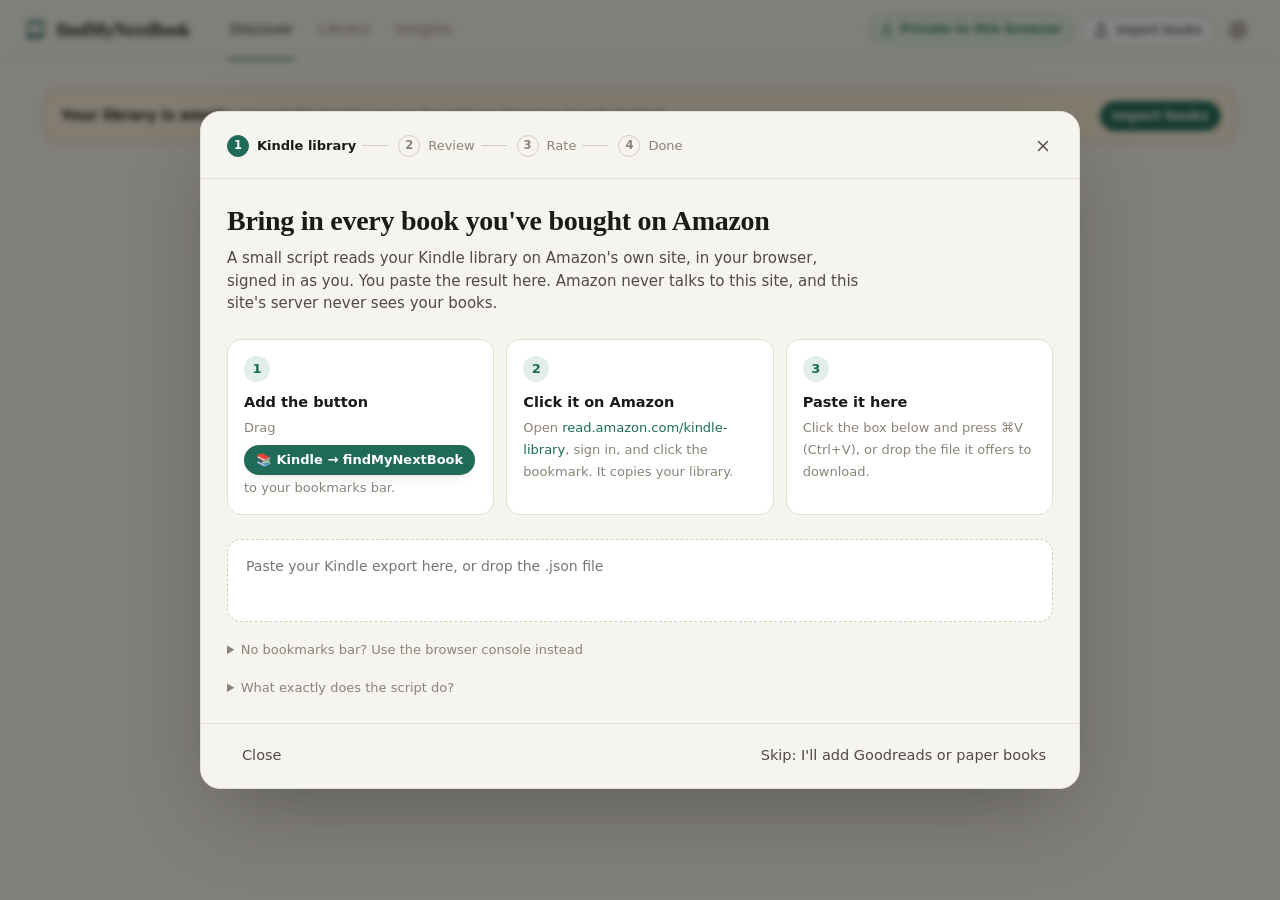
==== web/index.html @ 4e63de5d "Add browser-only edition (web/) and Kindle/Amazon import Browser edition, for public hosting: everyt" ====
<!doctype html>
<html lang="en">
<head>
<meta charset="utf-8">
<meta name="viewport" content="width=device-width, initial-scale=1">
<!--
  Privacy, enforced by your browser. This page may load its own files from this server, but it may not SEND anything
  to this server: connect-src lists only OpenRouter, Google Books and Open Library, so fetch/XHR/beacons to this host
  are refused; img-src doesn't include this host either, so no tracking pixels; form-action 'none' means no form
  submissions. Your library lives in this browser's IndexedDB. The Privacy panel in the app tests all of this live.
-->
<meta http-equiv="Content-Security-Policy" content="default-src 'none'; script-src 'self'; style-src 'self' 'unsafe-inline'; img-src data: https://m.media-amazon.com https://images-na.ssl-images-amazon.com https://books.google.com https://books.googleusercontent.com https://covers.openlibrary.org https://archive.org https://*.archive.org; connect-src https://openrouter.ai https://www.googleapis.com https://openlibrary.org; form-action 'none'; base-uri 'none'; object-src 'none'; frame-src 'none'; worker-src 'none'; manifest-src 'none'; media-src 'none'; font-src 'none'">
<meta name="referrer" content="no-referrer">
<title>findMyNextBook</title>
<meta name="description" content="Find your next book from everything you've bought on Amazon and rated on Goodreads. Private: your library never leaves your browser.">
<link rel="icon" href="data:image/svg+xml,%3Csvg xmlns='http://www.w3.org/2000/svg' viewBox='0 0 24 24' fill='none' stroke='%231f6b57' stroke-width='2' stroke-linecap='round' stroke-linejoin='round'%3E%3Cpath d='M4 19.5V5a2 2 0 0 1 2-2h13v16H6.5A2.5 2.5 0 0 0 4 21.5v-2z'/%3E%3Cpath d='M9 7h6'/%3E%3C/svg%3E">
<link rel="stylesheet" href="style.css">
</head>
<body>
<svg width="0" height="0" style="position:absolute" aria-hidden="true">
  <symbol id="i-book" viewBox="0 0 24 24" fill="none" stroke="currentColor" stroke-width="1.8" stroke-linecap="round" stroke-linejoin="round"><path d="M4 19.5V5a2 2 0 0 1 2-2h13v16H6.5A2.5 2.5 0 0 0 4 21.5v-2z"/><path d="M4 19.5A2.5 2.5 0 0 1 6.5 17H19"/><path d="M9 7h6"/></symbol>
  <symbol id="i-gear" viewBox="0 0 24 24" fill="none" stroke="currentColor" stroke-width="1.8" stroke-linecap="round" stroke-linejoin="round"><circle cx="12" cy="12" r="3"/><path d="M19.4 15a1.7 1.7 0 0 0 .3 1.8l.1.1a2 2 0 1 1-2.8 2.8l-.1-.1a1.7 1.7 0 0 0-1.8-.3 1.7 1.7 0 0 0-1 1.5V21a2 2 0 1 1-4 0v-.1a1.7 1.7 0 0 0-1.1-1.5 1.7 1.7 0 0 0-1.8.3l-.1.1a2 2 0 1 1-2.8-2.8l.1-.1a1.7 1.7 0 0 0 .3-1.8 1.7 1.7 0 0 0-1.5-1H3a2 2 0 1 1 0-4h.1a1.7 1.7 0 0 0 1.5-1.1 1.7 1.7 0 0 0-.3-1.8l-.1-.1a2 2 0 1 1 2.8-2.8l.1.1a1.7 1.7 0 0 0 1.8.3H9a1.7 1.7 0 0 0 1-1.5V3a2 2 0 1 1 4 0v.1a1.7 1.7 0 0 0 1 1.5 1.7 1.7 0 0 0 1.8-.3l.1-.1a2 2 0 1 1 2.8 2.8l-.1.1a1.7 1.7 0 0 0-.3 1.8V9a1.7 1.7 0 0 0 1.5 1H21a2 2 0 1 1 0 4h-.1a1.7 1.7 0 0 0-1.5 1z"/></symbol>
  <symbol id="i-search" viewBox="0 0 24 24" fill="none" stroke="currentColor" stroke-width="2" stroke-linecap="round"><circle cx="11" cy="11" r="7"/><path d="m20 20-3.5-3.5"/></symbol>
  <symbol id="i-grid" viewBox="0 0 24 24" fill="none" stroke="currentColor" stroke-width="2"><rect x="4" y="4" width="6.5" height="6.5" rx="1"/><rect x="13.5" y="4" width="6.5" height="6.5" rx="1"/><rect x="4" y="13.5" width="6.5" height="6.5" rx="1"/><rect x="13.5" y="13.5" width="6.5" height="6.5" rx="1"/></symbol>
  <symbol id="i-list" viewBox="0 0 24 24" fill="none" stroke="currentColor" stroke-width="2" stroke-linecap="round"><path d="M8 6h12M8 12h12M8 18h12M4 6h.01M4 12h.01M4 18h.01"/></symbol>
  <symbol id="i-x" viewBox="0 0 24 24" fill="none" stroke="currentColor" stroke-width="2" stroke-linecap="round"><path d="M6 6l12 12M18 6 6 18"/></symbol>
  <symbol id="i-upload" viewBox="0 0 24 24" fill="none" stroke="currentColor" stroke-width="1.8" stroke-linecap="round" stroke-linejoin="round"><path d="M12 15V4m0 0-4 4m4-4 4 4M5 15v3a2 2 0 0 0 2 2h10a2 2 0 0 0 2-2v-3"/></symbol>
  <symbol id="i-lock" viewBox="0 0 24 24" fill="none" stroke="currentColor" stroke-width="2" stroke-linecap="round" stroke-linejoin="round"><rect x="5" y="11" width="14" height="10" rx="2"/><path d="M8 11V7a4 4 0 0 1 8 0v4"/></symbol>
</svg>

<header class="topbar">
  <a class="brand" href="#discover"><svg><use href="#i-book"/></svg><span>findMyNextBook</span></a>
  <nav class="tabs">
    <button data-view="discover">Discover</button>
    <button data-view="library">Library</button>
    <button data-view="insights">Insights</button>
  </nav>
  <div class="topbar-right">
    <span id="bg-pill" class="bg-pill" hidden></span>
    <button id="open-privacy" class="priv-pill" title="Where your data lives, and proof"><svg><use href="#i-lock"/></svg><span>Private to this browser</span></button>
    <button id="open-import" class="btn sm"><svg><use href="#i-upload"/></svg>Import books</button>
    <button id="open-settings" class="icon-btn" aria-label="Settings" title="Settings"><svg><use href="#i-gear"/></svg></button>
  </div>
</header>

<main>
<!-- ===================== DISCOVER ===================== -->
<section id="view-discover" class="view">
  <div id="banner" class="banner" hidden></div>
  <div class="hero">
    <h1>What should you read next?</h1>
    <p class="sub" id="hero-sub">&nbsp;</p>
    <form id="ask" class="ask" autocomplete="off">
      <input id="mood" placeholder="Anything you're in the mood for? (optional)" aria-label="What you're in the mood for">
      <button id="go" class="btn primary lg" type="submit">Find my next book</button>
    </form>
    <div class="chips" id="mood-chips">
      <button type="button" class="chip">Something short</button>
      <button type="button" class="chip">A standalone, not a series</button>
      <button type="button" class="chip">More like my recent 5★ reads</button>
      <button type="button" class="chip">Outside my comfort zone</button>
      <button type="button" class="chip">An overlooked gem</button>
    </div>
    <details class="options" id="options">
      <summary>Options</summary>
      <div class="options-body">
        <p class="opt-label">Model</p>
        <div id="model-grid" class="model-grid"><span class="muted small">Loading models from OpenRouter…</span></div>
        <div class="opt-row">
          <label class="grow">Other OpenRouter model <input id="rec-model" list="model-list" placeholder="any slug, e.g. google/gemini-3-pro" spellcheck="false"></label>
          <datalist id="model-list"></datalist>
        </div>
        <div class="opt-row">
          <label title="How long the model reasons before answering. Higher is slower and costs more.">Effort
            <select id="rec-effort"><option value="">model default</option><option>low</option><option>medium</option><option>high</option><option>xhigh</option></select></label>
          <label>Picks <input id="rec-n" type="number" min="3" max="25" value="10"></label>
          <button id="rec-prompt" class="btn sm ghost" type="button">View what gets sent</button>
        </div>
      </div>
    </details>
  </div>
  <div id="progress" class="progress" hidden></div>
  <div id="results" hidden>
    <div class="results-head">
      <div><h2>Your next books</h2><div class="meta" id="results-meta"></div></div>
      <label class="small muted">Earlier picks&nbsp; <select id="run-select"></select></label>
    </div>
    <div id="model-tabs" class="model-tabs" hidden></div>
    <blockquote id="taste" class="taste" hidden></blockquote>
    <div id="recs" class="recs"></div>
    <p id="dropped" class="dropped"></p>
  </div>
</section>

<!-- ===================== LIBRARY ===================== -->
<section id="view-library" class="view" hidden>
  <div class="lib-head">
    <h1>Library<span id="lib-count" class="count"></span></h1>
    <button id="add-book" class="btn">+ Add a book</button>
  </div>
  <div class="toolbar">
    <div class="search"><svg><use href="#i-search"/></svg><input id="q" type="search" placeholder="Search title, author or blurb"></div>
    <div class="chips" id="shelf-chips"></div>
    <div class="toolbar-right">
      <select id="f-rating" aria-label="Rating">
        <option value="">Any rating</option><option value="5">★★★★★</option><option value="4">★★★★</option>
        <option value="3">★★★</option><option value="2">★★</option><option value="1">★</option>
      </select>
      <select id="f-sort" aria-label="Sort">
        <option value="date_read:desc">Recently read</option>
        <option value="date_added:desc">Recently added</option>
        <option value="my_rating:desc">My rating</option>
        <option value="title:asc">Title A–Z</option>
        <option value="author:asc">Author A–Z</option>
        <option value="original_year:desc">Newest published</option>
        <option value="original_year:asc">Oldest published</option>
        <option value="pages:desc">Longest</option>
      </select>
      <div class="seg" role="group" aria-label="Layout">
        <button data-layout="grid" class="active" title="Grid"><svg><use href="#i-grid"/></svg></button>
        <button data-layout="list" title="List"><svg><use href="#i-list"/></svg></button>
      </div>
    </div>
  </div>
  <div id="books" class="grid"></div>
</section>

<!-- ===================== INSIGHTS ===================== -->
<section id="view-insights" class="view" hidden>
  <div id="stat-tiles" class="tiles"></div>
  <div class="charts">
    <figure class="panel"><figcaption>Books read per year</figcaption><div id="chart-year"></div></figure>
    <figure class="panel"><figcaption>How you rate</figcaption><div id="chart-rating"></div></figure>
    <figure class="panel"><figcaption>Most-read authors · average rating</figcaption><div id="chart-authors"></div></figure>
    <figure class="panel"><figcaption>Genres · average rating</figcaption><div id="chart-cats"></div></figure>
  </div>
</section>
<footer class="page-foot"><svg><use href="#i-lock"/></svg>Your library is stored only in this browser. This site's server never receives it. <a href="#" data-privacy>See the proof</a></footer>
</main>

<!-- ===================== IMPORT WIZARD ===================== -->
<div id="wizard" class="overlay" hidden>
  <div class="sheet wz" role="dialog" aria-modal="true" aria-label="Import your books">
    <header class="sheet-head">
      <ol class="steps" id="wz-steps">
        <li data-step="kindle"><span class="dot">1</span><span class="lbl">Kindle library</span></li>
        <li data-step="review"><span class="dot">2</span><span class="lbl">Review</span></li>
        <li data-step="rate"><span class="dot">3</span><span class="lbl">Rate</span></li>
        <li data-step="done"><span class="dot">4</span><span class="lbl">Done</span></li>
      </ol>
      <button class="icon-btn" data-close aria-label="Close"><svg><use href="#i-x"/></svg></button>
    </header>
    <div class="sheet-body">
      <!-- step 1 -->
      <section data-panel="kindle">
        <h2 class="title">Bring in every book you've bought on Amazon</h2>
        <p class="lead">A small script reads your Kindle library on Amazon's own site, in your browser, signed in as you. You paste the result here. Amazon never talks to this site, and this site's server never sees your books.</p>
        <ol class="how">
          <li><b>Add the button</b><span>Drag <a class="bookmarklet" id="bookmarklet" href="#">📚 Kindle → findMyNextBook</a> to your bookmarks bar.</span></li>
          <li><b>Click it on Amazon</b><span>Open <a href="https://read.amazon.com/kindle-library" target="_blank" rel="noopener">read.amazon.com/kindle-library</a>, sign in, and click the bookmark. It copies your library.</span></li>
          <li><b>Paste it here</b><span>Click the box below and press ⌘V (Ctrl+V), or drop the file it offers to download.</span></li>
        </ol>
        <label class="paste-zone" id="paste-zone">
          <textarea id="wz-paste" placeholder="Paste your Kindle export here, or drop the .json file"></textarea>
        </label>
        <div id="wz-kindle-status"></div>
        <details class="alt">
          <summary>No bookmarks bar? Use the browser console instead</summary>
          <div class="alt-body">
            On read.amazon.com/kindle-library, open the developer console (⌥⌘J in Chrome, ⌥⌘C in Safari), paste this and press Enter. Chrome may ask you to type “allow pasting” first.
            <div class="code"><pre id="wz-script"></pre><button class="btn sm" id="wz-copy" type="button">Copy</button></div>
          </div>
        </details>
        <details class="alt">
          <summary>What exactly does the script do?</summary>
          <div class="alt-body">It runs on Amazon's page and makes two kinds of request, both to Amazon itself: the list of your Kindle books (on read.amazon.com) or the dates Kindle saw you finish them (on amazon.com). It puts the result on your clipboard and offers it as a download. It sends nothing anywhere else. The full source is the code under “browser console” above.</div>
        </details>
      </section>
      <!-- step 2 -->
      <section data-panel="review" hidden>
        <h2 class="title" id="wz-review-title"></h2>
        <p class="lead" id="wz-review-lead"></p>
        <div class="stat-row" id="wz-review-stats"></div>
        <div id="wz-new-wrap" class="wz-section">
          <h3>New to your library</h3>
          <div class="cover-wall" id="wz-new-covers"></div>
        </div>
        <div class="wz-section" id="wz-choices-wrap">
          <h3>Choices</h3>
          <div class="choice-list" id="wz-choices"></div>
        </div>
        <div class="wz-section">
          <h3>Add more (optional)</h3>
          <div class="extra-grid three">
            <div class="drop" id="drop-finished" tabindex="0">
              <b>When you finished each book</b>
              <span class="d">Click the same bookmark on any <a href="https://www.amazon.com/kindle/reading/insights" target="_blank" rel="noopener">amazon.com</a> page, then paste here.</span>
              <textarea class="mini-paste" data-kind="finished" placeholder="Paste here"></textarea>
              <span class="res"></span>
            </div>
            <label class="drop" id="drop-goodreads">
              <b>Goodreads export</b>
              <span class="d">Your ratings and read dates, the strongest taste signal. Goodreads → My Books → Import and export.</span>
              <input type="file" accept=".csv" hidden data-kind="goodreads">
              <span class="res"></span>
            </label>
            <label class="drop" id="drop-orders">
              <b>Paper books from Amazon</b>
              <span class="d">Amazon → Account → Request Your Data → “Your Orders”. Drop the zip or its order CSV here.</span>
              <input type="file" accept=".zip,.csv" hidden data-kind="orders">
              <span class="res"></span>
            </label>
          </div>
          <p class="muted small" style="margin:10px 0 0">Files are opened right here in your browser. They're never uploaded.</p>
        </div>
      </section>
      <!-- step 3 -->
      <section data-panel="rate" hidden>
        <h2 class="title">Rate what you've read</h2>
        <p class="lead" id="wz-rate-lead"></p>
        <div class="rate-grid" id="wz-rate"></div>
        <div class="center" style="margin-top:22px"><button class="btn" id="wz-more" type="button" hidden>Show more</button></div>
      </section>
      <!-- step 4 -->
      <section data-panel="done" hidden class="center">
        <div class="done-mark">✓</div>
        <h2 class="title">Your library is ready</h2>
        <p class="lead" style="margin:10px auto 0" id="wz-done-lead"></p>
        <div class="stat-row" id="wz-done-stats"></div>
        <div id="wz-connect" class="connect-box" hidden></div>
      </section>
    </div>
    <footer class="sheet-foot" id="wz-foot"></footer>
  </div>
</div>

<!-- ===================== PRIVACY ===================== -->
<div id="privacy" class="overlay" hidden>
  <div class="sheet" role="dialog" aria-modal="true" aria-label="Privacy">
    <header class="sheet-head"><h2>Your data stays in this browser</h2><button class="icon-btn" data-close aria-label="Close"><svg><use href="#i-x"/></svg></button></header>
    <div class="sheet-body" id="privacy-body"></div>
  </div>
</div>

<!-- ===================== SETTINGS ===================== -->
<div id="settings" class="overlay" hidden>
  <div class="sheet narrow" role="dialog" aria-modal="true" aria-label="Settings">
    <header class="sheet-head"><h2>Settings</h2><button class="icon-btn" data-close aria-label="Close"><svg><use href="#i-x"/></svg></button></header>
    <div class="sheet-body" id="settings-body"></div>
  </div>
</div>

<!-- ===================== ADD A BOOK ===================== -->
<div id="adder" class="overlay" hidden>
  <div class="sheet narrow" role="dialog" aria-modal="true" aria-label="Add a book">
    <header class="sheet-head"><h2>Add a book</h2><button class="icon-btn" data-close aria-label="Close"><svg><use href="#i-x"/></svg></button></header>
    <div class="sheet-body">
      <form id="g-form" class="ask" style="box-shadow:none">
        <input id="g-q" placeholder="Title, author, or isbn:9780…" aria-label="Search Google Books">
        <button class="btn primary" type="submit">Search</button>
      </form>
      <div id="g-results" style="margin-top:12px"></div>
    </div>
  </div>
</div>

<!-- ===================== PROMPT ===================== -->
<div id="modal" class="overlay" hidden>
  <div class="sheet" role="dialog" aria-modal="true" aria-label="Prompt">
    <header class="sheet-head"><h2 id="modal-title">Prompt</h2><button class="icon-btn" data-close aria-label="Close"><svg><use href="#i-x"/></svg></button></header>
    <div class="sheet-body"><p class="muted small" id="modal-note" style="margin-top:0"></p><pre id="modal-pre"></pre></div>
  </div>
</div>

<!-- ===================== BOOK DRAWER ===================== -->
<div id="backdrop" hidden></div>
<aside id="drawer" hidden>
  <button id="drawer-close" class="icon-btn close" aria-label="Close"><svg><use href="#i-x"/></svg></button>
  <div id="drawer-body"></div>
</aside>

<div id="tip" class="tip" hidden></div>
<div id="toast" hidden></div>
<noscript><p style="padding:40px;text-align:center">findMyNextBook runs entirely in your browser, so it needs JavaScript.</p></noscript>
<script type="module" src="js/app.js"></script>
</body>
</html>
---- web/style.css ----
/* findMyNextBook — light/dark tokens, then components. No build step. */
:root {
  color-scheme: light dark;
  --bg: #f6f4ef;
  --surface: #ffffff;
  --surface-2: #f1eee7;
  --sunken: #ebe7de;
  --line: #e4dfd5;
  --line-2: #d4cdbf;
  --ink: #1c1a16;
  --ink-2: #4f4a42;
  --muted: #8a8377;
  --accent: #1f6b57;
  --accent-ink: #ffffff;
  --accent-soft: #e2efe9;
  --star: #e0a01c;
  --good: #2e7d4f;
  --good-soft: #e3f2e8;
  --bad: #b4473a;
  --warn: #9a6512;
  --warn-soft: #f8eedb;
  --buy: #ffd814;
  --buy-line: #f2c200;
  --buy-ink: #0f1111;
  --shadow: 0 1px 2px rgba(28, 26, 22, .05), 0 6px 18px -8px rgba(28, 26, 22, .14);
  --shadow-lg: 0 30px 80px -24px rgba(28, 26, 22, .40);
  --r: 14px;
  --r-sm: 9px;
  --serif: "New York", "Iowan Old Style", "Palatino Linotype", Palatino, Georgia, ui-serif, serif;
  --sans: -apple-system, BlinkMacSystemFont, "SF Pro Text", Inter, "Segoe UI", system-ui, sans-serif;
}
@media (prefers-color-scheme: dark) {
  :root {
    --bg: #12110f;
    --surface: #1b1a17;
    --surface-2: #23211d;
    --sunken: #0e0d0b;
    --line: #2d2a25;
    --line-2: #3c3831;
    --ink: #f2ede3;
    --ink-2: #c4bcae;
    --muted: #8c8478;
    --accent: #6fcfae;
    --accent-ink: #0a1f18;
    --accent-soft: #17302a;
    --star: #f2b544;
    --good: #7cc791;
    --good-soft: #193022;
    --bad: #ea8b7d;
    --warn: #e5b764;
    --warn-soft: #2e2615;
    --shadow: 0 1px 2px rgba(0, 0, 0, .35), 0 8px 24px -10px rgba(0, 0, 0, .6);
    --shadow-lg: 0 30px 90px -20px rgba(0, 0, 0, .85);
  }
}

* { box-sizing: border-box; }
html, body { margin: 0; background: var(--bg); color: var(--ink); }
body { font: 14.5px/1.5 var(--sans); -webkit-font-smoothing: antialiased; }
a { color: var(--accent); text-decoration: none; }
a:hover { text-decoration: underline; }
h1, h2, h3 { font-family: var(--serif); font-weight: 600; letter-spacing: -.01em; margin: 0; }
button, input, select, textarea { font: inherit; color: inherit; }
[hidden] { display: none !important; }
.muted { color: var(--muted); }
.small { font-size: 12.5px; }
:focus-visible { outline: 2px solid var(--accent); outline-offset: 2px; }

/* ---------- buttons ---------- */
.btn { display: inline-flex; align-items: center; justify-content: center; gap: 6px; height: 36px; padding: 0 14px;
  border-radius: 999px; border: 1px solid var(--line-2); background: var(--surface); cursor: pointer; white-space: nowrap;
  font-weight: 500; transition: background .12s, border-color .12s, transform .06s; text-decoration: none !important; color: var(--ink); }
.btn:hover { background: var(--surface-2); }
.btn:active { transform: translateY(1px); }
.btn:disabled { opacity: .5; cursor: default; }
.btn.primary { background: var(--accent); border-color: var(--accent); color: var(--accent-ink); font-weight: 600; }
.btn.primary:hover { filter: brightness(1.07); }
.btn.ghost { background: transparent; border-color: transparent; color: var(--ink-2); }
.btn.ghost:hover { background: var(--surface-2); color: var(--ink); }
.btn.buy { background: var(--buy); border-color: var(--buy-line); color: var(--buy-ink); font-weight: 600; }
.btn.buy:hover { filter: brightness(1.04); }
.btn.sm { height: 30px; padding: 0 11px; font-size: 13px; }
.btn.lg { height: 46px; padding: 0 22px; font-size: 15.5px; }
.btn.on { background: var(--accent-soft); border-color: var(--accent); color: var(--accent); }
.btn.danger:hover { color: var(--bad); border-color: var(--bad); }
.icon-btn { width: 36px; height: 36px; border-radius: 999px; border: 1px solid transparent; background: transparent;
  display: inline-grid; place-items: center; cursor: pointer; color: var(--ink-2); }
.icon-btn:hover { background: var(--surface-2); color: var(--ink); }
.icon-btn svg, .btn svg { width: 18px; height: 18px; }
input[type=text], input[type=search], input:not([type]), input[type=number], input[type=date], select, textarea {
  background: var(--surface); border: 1px solid var(--line-2); border-radius: var(--r-sm); padding: 8px 11px; outline: none; }
input:focus, select:focus, textarea:focus { border-color: var(--accent); box-shadow: 0 0 0 3px var(--accent-soft); }
textarea { width: 100%; min-height: 90px; resize: vertical; }
label.check { display: flex; gap: 10px; align-items: flex-start; cursor: pointer; }
label.check input { margin-top: 3px; accent-color: var(--accent); width: 16px; height: 16px; flex: none; }

/* ---------- top bar ---------- */
.topbar { position: sticky; top: 0; z-index: 10; display: flex; align-items: center; gap: 28px; height: 60px; padding: 0 24px;
  background: color-mix(in oklab, var(--bg) 85%, transparent); backdrop-filter: saturate(1.4) blur(12px);
  border-bottom: 1px solid var(--line); }
.brand { display: flex; align-items: center; gap: 9px; font: 600 18px/1 var(--serif); color: var(--ink); text-decoration: none !important; }
.brand svg { width: 24px; height: 24px; color: var(--accent); }
.tabs { display: flex; gap: 2px; height: 100%; }
.tabs button { position: relative; border: 0; background: none; padding: 0 12px; color: var(--muted); cursor: pointer; font-weight: 500; }
.tabs button:hover { color: var(--ink); }
.tabs button.active { color: var(--ink); }
.tabs button.active::after { content: ""; position: absolute; left: 10px; right: 10px; bottom: -1px; height: 2px; border-radius: 2px; background: var(--accent); }
.topbar-right { margin-left: auto; display: flex; gap: 6px; align-items: center; }
.bg-pill { font-size: 12.5px; color: var(--muted); display: flex; align-items: center; gap: 6px; margin-right: 6px; }

main { max-width: 1240px; margin: 0 auto; padding: 0 24px 80px; }
.view { padding-top: 28px; }

/* ---------- banner ---------- */
.banner { display: flex; align-items: center; gap: 14px; padding: 12px 14px 12px 16px; border-radius: var(--r);
  background: var(--warn-soft); border: 1px solid color-mix(in oklab, var(--warn) 30%, transparent); margin-bottom: 22px; }
.banner .txt { flex: 1; color: var(--ink-2); }
.banner b { color: var(--ink); }

/* ---------- discover ---------- */
.hero { text-align: center; padding: 34px 0 10px; max-width: 760px; margin: 0 auto; }
.hero h1 { font-size: clamp(30px, 4.6vw, 44px); line-height: 1.1; }
.hero .sub { color: var(--muted); margin: 10px 0 26px; }
.ask { display: flex; gap: 8px; padding: 6px; border-radius: 999px; background: var(--surface); border: 1px solid var(--line-2); box-shadow: var(--shadow); }
.ask:focus-within { border-color: var(--accent); box-shadow: 0 0 0 4px var(--accent-soft), var(--shadow); }
.ask input { flex: 1; border: 0 !important; box-shadow: none !important; background: transparent; padding: 0 14px; font-size: 15.5px; min-width: 0; }
.chips { display: flex; flex-wrap: wrap; gap: 6px; }
.hero .chips { justify-content: center; margin-top: 14px; }
.chip { height: 30px; padding: 0 12px; border-radius: 999px; border: 1px solid var(--line-2); background: transparent; cursor: pointer;
  color: var(--ink-2); font-size: 13px; display: inline-flex; align-items: center; gap: 6px; }
.chip:hover { border-color: var(--muted); color: var(--ink); }
.chip.active { background: var(--ink); border-color: var(--ink); color: var(--bg); }
.chip .n { color: var(--muted); font-variant-numeric: tabular-nums; }
.chip.active .n { color: color-mix(in oklab, var(--bg) 70%, transparent); }

.options { margin: 18px auto 0; max-width: 760px; text-align: left; }
.options > summary { list-style: none; cursor: pointer; color: var(--muted); font-size: 13px; text-align: center; user-select: none; }
.options > summary::-webkit-details-marker { display: none; }
.options > summary::after { content: " ▾"; }
.options[open] > summary::after { content: " ▴"; }
.options-body { margin-top: 14px; padding: 18px; border-radius: var(--r); background: var(--surface); border: 1px solid var(--line); }
.opt-label { font-size: 12px; font-weight: 600; letter-spacing: .04em; text-transform: uppercase; color: var(--muted); margin: 0 0 8px; }
.model-grid { display: grid; grid-template-columns: repeat(auto-fill, minmax(200px, 1fr)); gap: 6px; }
.model-opt { display: flex; gap: 9px; align-items: flex-start; padding: 8px 10px; border: 1px solid var(--line); border-radius: var(--r-sm);
  cursor: pointer; font-size: 13px; background: var(--bg); }
.model-opt:has(input:checked) { border-color: var(--accent); background: var(--accent-soft); }
.model-opt input { margin-top: 3px; accent-color: var(--accent); }
.model-opt .nm { font-weight: 600; }
.model-opt .px { font-size: 11.5px; color: var(--muted); }
.opt-row { display: flex; flex-wrap: wrap; gap: 14px 18px; align-items: center; margin-top: 16px; }
.opt-row label { display: flex; align-items: center; gap: 8px; color: var(--ink-2); font-size: 13px; }
.opt-row input[type=number] { width: 68px; }
.opt-row .grow { flex: 1; }
#rec-model { width: 100%; }

/* progress */
.progress { max-width: 760px; margin: 28px auto 0; padding: 18px 20px; border-radius: var(--r); background: var(--surface); border: 1px solid var(--line); box-shadow: var(--shadow); }
.prog-row + .prog-row { margin-top: 14px; padding-top: 14px; border-top: 1px solid var(--line); }
.prog-model { font-weight: 600; margin-bottom: 10px; display: flex; justify-content: space-between; gap: 10px; }
.prog-model .t { font-weight: 400; color: var(--muted); font-variant-numeric: tabular-nums; }
.stages { display: grid; grid-template-columns: repeat(4, 1fr); gap: 8px; list-style: none; margin: 0; padding: 0; }
.stages li { position: relative; padding-top: 12px; font-size: 12.5px; color: var(--muted); }
.stages li::before { content: ""; position: absolute; top: 0; left: 0; right: 0; height: 4px; border-radius: 4px; background: var(--sunken); }
.stages li.done { color: var(--ink-2); }
.stages li.done::before { background: var(--accent); }
.stages li.active { color: var(--ink); font-weight: 600; }
.stages li.active::before { background: linear-gradient(90deg, var(--accent) 0 40%, var(--sunken) 40%); background-size: 250% 100%; animation: bar 1.4s linear infinite; }
@keyframes bar { from { background-position: 100% 0; } to { background-position: -150% 0; } }
.prog-err { color: var(--bad); font-size: 13px; margin-top: 8px; }

/* results */
.results-head { display: flex; align-items: flex-end; justify-content: space-between; gap: 16px; flex-wrap: wrap; margin: 40px 0 14px; }
.results-head h2 { font-size: 26px; }
.results-head .meta { color: var(--muted); font-size: 13px; margin-top: 4px; }
.results-head select { max-width: 340px; }
.model-tabs { display: flex; gap: 6px; flex-wrap: wrap; margin-bottom: 14px; }
.taste { margin: 0 0 22px; padding: 16px 20px; border-left: 3px solid var(--accent); background: var(--surface); border-radius: 0 var(--r) var(--r) 0;
  font: italic 16px/1.55 var(--serif); color: var(--ink-2); }
.taste .who { display: block; font: 600 11.5px/1 var(--sans); letter-spacing: .05em; text-transform: uppercase; color: var(--muted); font-style: normal; margin-bottom: 8px; }
.recs { display: grid; grid-template-columns: repeat(auto-fill, minmax(520px, 1fr)); gap: 16px; }
.rec { display: grid; grid-template-columns: 112px 1fr; gap: 18px; padding: 18px; background: var(--surface); border: 1px solid var(--line);
  border-radius: var(--r); box-shadow: var(--shadow); transition: opacity .2s; }
.rec .cover { width: 112px; }
.rec-top { display: flex; gap: 10px; align-items: baseline; }
.rank { font: 600 13px/1 var(--sans); color: var(--muted); min-width: 16px; }
.rec h3 { font-size: 20px; line-height: 1.2; }
.byline { color: var(--ink-2); font-size: 13.5px; margin-top: 3px; }
.hook { font: italic 15px/1.45 var(--serif); color: var(--ink); margin: 10px 0 6px; }
.reason { color: var(--ink-2); font-size: 13.5px; margin: 0; }
.blurb { color: var(--muted); font-size: 13px; margin: 8px 0 0; display: -webkit-box; -webkit-line-clamp: 3; -webkit-box-orient: vertical; overflow: hidden; cursor: pointer; }
.blurb.open { -webkit-line-clamp: unset; }
.facts { display: flex; flex-wrap: wrap; gap: 6px; margin: 12px 0 0; }
.tag { display: inline-flex; align-items: center; gap: 4px; height: 24px; padding: 0 9px; border-radius: 999px; font-size: 12px;
  background: var(--surface-2); color: var(--ink-2); border: 1px solid transparent; white-space: nowrap; }
.tag.store { background: var(--good-soft); color: var(--good); font-weight: 600; }
.tag.warn { background: var(--warn-soft); color: var(--warn); }
.tag.agree { border-color: color-mix(in oklab, var(--accent) 45%, transparent); color: var(--accent); background: transparent; }
.tag.read { color: var(--good); }
.tag.to-read { color: var(--warn); }
.tag.currently-reading { color: var(--accent); }
.tag.abandoned { color: var(--bad); }
.tag .star { color: var(--star); }
.rec-actions { display: flex; flex-wrap: wrap; gap: 6px 4px; margin-top: 14px; align-items: center; }
.rec-actions .acts { display: inline-flex; flex-wrap: wrap; gap: 2px; }
.rec-actions .acts .btn.ghost { padding: 0 9px; }
.rec.st-dismissed { opacity: .5; }
.rec.st-bought, .rec.st-owned, .rec.st-added { border-color: color-mix(in oklab, var(--accent) 45%, var(--line)); }
.state { font-size: 12.5px; font-weight: 600; color: var(--accent); margin-left: 4px; }
.dropped { color: var(--muted); font-size: 13px; margin-top: 18px; }
.empty { text-align: center; color: var(--muted); padding: 60px 20px; }
.empty h3 { color: var(--ink); font-size: 20px; margin-bottom: 6px; }

/* ---------- covers ---------- */
.cover { display: block; width: 100%; aspect-ratio: 2 / 3; border-radius: 4px 7px 7px 4px; object-fit: cover; background: var(--sunken);
  box-shadow: inset 3px 0 0 rgba(0, 0, 0, .08), 0 1px 1px rgba(0, 0, 0, .08), 0 10px 22px -10px rgba(0, 0, 0, .45); }
.cover.ph { display: flex; flex-direction: column; justify-content: space-between; padding: 12% 10%; overflow: hidden; color: #fffaf0;
  background: linear-gradient(160deg, hsl(var(--h, 30) 32% 38%), hsl(var(--h, 30) 38% 24%)); }
.cover.ph .pt { font: 600 clamp(10px, 1.1em, 15px)/1.18 var(--serif); display: -webkit-box; -webkit-line-clamp: 5; -webkit-box-orient: vertical; overflow: hidden; }
.cover.ph .pa { font-size: .78em; opacity: .8; white-space: nowrap; overflow: hidden; text-overflow: ellipsis; }

/* ---------- library ---------- */
.lib-head { display: flex; align-items: center; justify-content: space-between; gap: 16px; margin-bottom: 18px; }
.lib-head h1 { font-size: 32px; }
.lib-head .count { font: 400 15px var(--sans); color: var(--muted); margin-left: 8px; }
.toolbar { display: flex; flex-wrap: wrap; gap: 10px; align-items: center; margin-bottom: 22px; }
.search { position: relative; flex: 1 1 260px; max-width: 360px; }
.search svg { position: absolute; left: 11px; top: 50%; width: 16px; height: 16px; transform: translateY(-50%); color: var(--muted); }
.search input { width: 100%; padding-left: 34px; border-radius: 999px; }
.toolbar .chips { flex: 1 1 auto; }
.toolbar-right { display: flex; gap: 8px; align-items: center; margin-left: auto; }
.seg { display: inline-flex; border: 1px solid var(--line-2); border-radius: 999px; padding: 2px; background: var(--surface); }
.seg button { border: 0; background: none; height: 30px; width: 34px; border-radius: 999px; cursor: pointer; color: var(--muted); display: grid; place-items: center; }
.seg button svg { width: 16px; height: 16px; }
.seg button.active { background: var(--surface-2); color: var(--ink); }
.grid { display: grid; grid-template-columns: repeat(auto-fill, minmax(138px, 1fr)); gap: 26px 20px; }
.book { cursor: pointer; display: flex; flex-direction: column; gap: 4px; min-width: 0; }
.book .cover { margin-bottom: 6px; transition: transform .18s ease; }
.book:hover .cover { transform: translateY(-4px); }
.book .t { font-weight: 600; font-size: 13.5px; line-height: 1.25; display: -webkit-box; -webkit-line-clamp: 2; -webkit-box-orient: vertical; overflow: hidden; }
.book .a { font-size: 12.5px; color: var(--muted); white-space: nowrap; overflow: hidden; text-overflow: ellipsis; }
.stars { color: var(--star); letter-spacing: 1px; font-size: 12px; }
.stars .off { color: var(--line-2); }
.list { display: flex; flex-direction: column; background: var(--surface); border: 1px solid var(--line); border-radius: var(--r); overflow: hidden; }
.list .book { flex-direction: row; align-items: center; gap: 14px; padding: 8px 14px; border-bottom: 1px solid var(--line); }
.list .book:last-child { border-bottom: 0; }
.list .book:hover { background: var(--surface-2); }
.list .book .cover { width: 30px; margin: 0; font-size: 0; padding: 0; }
.list .book:hover .cover { transform: none; }
.list .t { flex: 2 1 0; -webkit-line-clamp: 1; }
.list .a { flex: 1 1 0; }
.list .meta { flex: 1.3 1 0; display: flex; gap: 8px; align-items: center; font-size: 12px; color: var(--muted); }
.grid .meta { display: flex; gap: 6px; align-items: center; flex-wrap: wrap; }
.grid .meta .d { display: none; }
.skel { background: linear-gradient(90deg, var(--sunken), var(--surface-2), var(--sunken)); background-size: 200% 100%; animation: shimmer 1.2s infinite; border-radius: 6px; }
@keyframes shimmer { from { background-position: 100% 0; } to { background-position: -100% 0; } }

/* ---------- insights ---------- */
.tiles { display: grid; grid-template-columns: repeat(auto-fit, minmax(150px, 1fr)); gap: 12px; margin-bottom: 18px; }
.tile { background: var(--surface); border: 1px solid var(--line); border-radius: var(--r); padding: 16px 18px; }
.tile .v { font: 600 30px/1.05 var(--serif); letter-spacing: -.02em; font-variant-numeric: tabular-nums; }
.tile .l { color: var(--muted); font-size: 12.5px; margin-top: 6px; }
.charts { display: grid; grid-template-columns: repeat(auto-fit, minmax(440px, 1fr)); gap: 14px; align-items: start; }
.panel { margin: 0; background: var(--surface); border: 1px solid var(--line); border-radius: var(--r); padding: 18px 20px; }
.panel figcaption { font-weight: 600; margin-bottom: 14px; }
.bars { display: flex; align-items: flex-end; gap: 3px; height: 190px; padding: 22px 0 22px; }
.bars .bar { flex: 1; background: color-mix(in oklab, var(--accent) 75%, var(--surface)); border-radius: 4px 4px 0 0; position: relative; min-width: 8px; }
.bars .bar:hover { background: var(--accent); }
.bars .bar .x { position: absolute; top: 100%; left: -6px; right: -6px; text-align: center; font-size: 10.5px; color: var(--muted); margin-top: 5px; }
.bars .bar .y { position: absolute; bottom: 100%; left: -6px; right: -6px; text-align: center; font-size: 11px; color: var(--ink-2); margin-bottom: 3px; }
.hbars { display: flex; flex-direction: column; gap: 6px; }
.hbar { display: grid; grid-template-columns: 170px 1fr 74px; gap: 10px; align-items: center; font-size: 12.5px; }
.hbar .n { white-space: nowrap; overflow: hidden; text-overflow: ellipsis; color: var(--ink-2); }
.hbar .track { height: 12px; background: var(--sunken); border-radius: 6px; overflow: hidden; }
.hbar .fill { height: 100%; background: color-mix(in oklab, var(--accent) 75%, var(--surface)); border-radius: 6px; }
.hbar .val { color: var(--muted); text-align: right; font-variant-numeric: tabular-nums; }
.charts .panel.wide { grid-column: 1 / -1; }

/* ---------- overlays: sheet (wizard, settings, add), drawer, toast ---------- */
.overlay { position: fixed; inset: 0; z-index: 40; background: rgba(12, 11, 9, .5); backdrop-filter: blur(3px);
  display: flex; align-items: center; justify-content: center; padding: 24px; animation: fade .15s ease; }
@keyframes fade { from { opacity: 0; } }
.sheet { position: relative; width: min(880px, 100%); max-height: min(860px, calc(100vh - 48px)); display: flex; flex-direction: column;
  background: var(--bg); border: 1px solid var(--line); border-radius: 20px; box-shadow: var(--shadow-lg); animation: rise .2s ease; }
.sheet.narrow { width: min(620px, 100%); }
@keyframes rise { from { transform: translateY(12px); opacity: 0; } }
.sheet-head { display: flex; align-items: center; gap: 12px; padding: 16px 18px 14px 26px; border-bottom: 1px solid var(--line); }
.sheet-head h2 { font-size: 20px; flex: 1; }
.sheet-body { padding: 26px; overflow-y: auto; flex: 1; }
.sheet-foot { display: flex; align-items: center; gap: 10px; padding: 14px 18px 14px 26px; border-top: 1px solid var(--line); }
.sheet-foot .spacer { flex: 1; }

.steps { display: flex; gap: 6px; list-style: none; margin: 0; padding: 0; flex: 1; }
.steps li { display: flex; align-items: center; gap: 8px; font-size: 13px; color: var(--muted); }
.steps li + li::before { content: ""; width: 26px; height: 1px; background: var(--line-2); margin-right: 2px; }
.steps .dot { width: 22px; height: 22px; border-radius: 50%; display: grid; place-items: center; font-size: 11.5px; font-weight: 600;
  border: 1px solid var(--line-2); color: var(--muted); }
.steps li.active { color: var(--ink); font-weight: 600; }
.steps li.active .dot { background: var(--accent); border-color: var(--accent); color: var(--accent-ink); }
.steps li.done .dot { background: var(--accent-soft); border-color: var(--accent-soft); color: var(--accent); }

.wz h2.title { font-size: 28px; line-height: 1.15; }
.lead { color: var(--ink-2); font-size: 15px; margin: 10px 0 0; max-width: 640px; }
.how { list-style: none; counter-reset: how; padding: 0; margin: 24px 0; display: grid; grid-template-columns: repeat(3, 1fr); gap: 12px; }
.how li { counter-increment: how; padding: 16px; border-radius: var(--r); background: var(--surface); border: 1px solid var(--line); }
.how li::before { content: counter(how); display: grid; place-items: center; width: 26px; height: 26px; border-radius: 50%;
  background: var(--accent-soft); color: var(--accent); font-weight: 700; font-size: 13px; margin-bottom: 10px; }
.how b { display: block; margin-bottom: 4px; }
.how span { color: var(--muted); font-size: 13px; }
.sync-box { display: flex; align-items: center; gap: 14px; padding: 16px 18px; border-radius: var(--r); background: var(--surface); border: 1px solid var(--line); }
.sync-box .msg { flex: 1; }
.sync-box .msg b { display: block; }
.sync-box.err { border-color: color-mix(in oklab, var(--bad) 40%, transparent); }
.sync-box.err .msg { color: var(--bad); }
.sync-box.ok { border-color: color-mix(in oklab, var(--good) 40%, transparent); }
.big-check { width: 34px; height: 34px; border-radius: 50%; display: grid; place-items: center; background: var(--good-soft); color: var(--good); font-weight: 700; flex: none; }
.spinner { display: inline-block; width: 16px; height: 16px; flex: none; border: 2px solid var(--line-2); border-top-color: var(--accent); border-radius: 50%; animation: spin .8s linear infinite; }
.spinner.lg { width: 30px; height: 30px; border-width: 3px; }
@keyframes spin { to { transform: rotate(360deg); } }
details.alt { margin-top: 18px; }
details.alt > summary { cursor: pointer; color: var(--muted); font-size: 13px; }
.alt-body { margin-top: 12px; padding: 16px 18px; border-radius: var(--r); background: var(--surface); border: 1px solid var(--line); font-size: 13.5px; }
.alt-body ol { margin: 0; padding-left: 20px; display: grid; gap: 12px; }
.code { position: relative; margin-top: 8px; }
.code pre { margin: 0; padding: 10px 12px; padding-right: 74px; border-radius: var(--r-sm); background: var(--sunken); font-size: 11px; line-height: 1.45;
  white-space: pre-wrap; word-break: break-all; max-height: 96px; overflow: auto; color: var(--ink-2); }
.code .btn { position: absolute; top: 8px; right: 8px; }

.stat-row { display: grid; grid-template-columns: repeat(auto-fit, minmax(150px, 1fr)); gap: 10px; margin: 22px 0; }
.stat { padding: 14px 16px; border-radius: var(--r); background: var(--surface); border: 1px solid var(--line); }
.stat .v { font: 600 28px/1 var(--serif); font-variant-numeric: tabular-nums; }
.stat .l { color: var(--muted); font-size: 12.5px; margin-top: 6px; }
.stat.hl { border-color: var(--accent); background: var(--accent-soft); }
.stat.hl .v { color: var(--accent); }
.cover-wall { display: grid; grid-template-columns: repeat(auto-fill, minmax(58px, 1fr)); gap: 8px; margin: 6px 0 4px; }
.cover-wall .cover { font-size: 7px; }
.wz-section { margin-top: 24px; }
.wz-section h3 { font: 600 12px/1 var(--sans); letter-spacing: .05em; text-transform: uppercase; color: var(--muted); margin-bottom: 12px; }
.choice-list { display: grid; gap: 10px; }
.choice-list .note { color: var(--muted); font-size: 12.5px; display: block; margin-top: 2px; }
.extra-grid { display: grid; grid-template-columns: 1fr 1fr; gap: 12px; }
.drop { display: block; padding: 16px; border-radius: var(--r); border: 1.5px dashed var(--line-2); background: var(--surface); cursor: pointer; transition: border-color .12s, background .12s; }
.drop:hover, .drop.over { border-color: var(--accent); background: var(--accent-soft); }
.drop b { display: block; margin-bottom: 4px; }
.drop .d { color: var(--muted); font-size: 12.5px; }
.drop .res { display: block; margin-top: 10px; font-size: 13px; font-weight: 600; color: var(--accent); }
.drop .res.err { color: var(--bad); }

.rate-grid { display: grid; grid-template-columns: repeat(auto-fill, minmax(118px, 1fr)); gap: 20px 16px; margin-top: 22px; }
.rate-card { display: flex; flex-direction: column; gap: 4px; position: relative; }
.rate-card .cover { margin-bottom: 6px; }
.rate-card .t { font-weight: 600; font-size: 13px; line-height: 1.25; display: -webkit-box; -webkit-line-clamp: 2; -webkit-box-orient: vertical; overflow: hidden; }
.rate-card .a { font-size: 12px; color: var(--muted); white-space: nowrap; overflow: hidden; text-overflow: ellipsis; }
.rate-card.rated .cover { outline: 3px solid var(--accent); outline-offset: 2px; }
.rate-stars { display: flex; gap: 1px; font-size: 20px; line-height: 1; cursor: pointer; user-select: none; margin-top: 2px; }
.rate-stars span { color: var(--line-2); transition: color .08s, transform .08s; }
.rate-stars span.on, .rate-stars span.hover { color: var(--star); }
.rate-stars span:hover { transform: scale(1.15); }
.rated-count { font-variant-numeric: tabular-nums; color: var(--ink-2); font-size: 13px; }
.done-mark { width: 64px; height: 64px; border-radius: 50%; display: grid; place-items: center; margin: 4px auto 18px; background: var(--good-soft); color: var(--good); font-size: 30px; }
.center { text-align: center; }

/* settings + add */
.set-row { display: flex; align-items: center; gap: 16px; padding: 16px 0; border-bottom: 1px solid var(--line); }
.set-row:first-child { padding-top: 0; }
.set-row:last-child { border-bottom: 0; padding-bottom: 0; }
.set-row .txt { flex: 1; }
.set-row .txt b { display: block; }
.set-row .txt span { color: var(--muted); font-size: 13px; }
.ok-dot { display: inline-block; width: 8px; height: 8px; border-radius: 50%; background: var(--good); margin-right: 6px; }
.ok-dot.no { background: var(--bad); }
.hit { display: grid; grid-template-columns: 64px 1fr; gap: 14px; padding: 14px 0; border-bottom: 1px solid var(--line); }
.hit:last-child { border-bottom: 0; }
.hit h3 { font-size: 16px; }
.hit .byline { font-size: 13px; }
.hit .blurb { -webkit-line-clamp: 2; }

/* drawer */
#backdrop { position: fixed; inset: 0; background: rgba(12, 11, 9, .45); z-index: 30; animation: fade .15s; }
#drawer { position: fixed; top: 0; right: 0; bottom: 0; width: min(560px, 100vw); background: var(--bg); z-index: 31; overflow-y: auto;
  padding: 26px 28px 40px; box-shadow: var(--shadow-lg); border-left: 1px solid var(--line); animation: slide .2s ease; }
@keyframes slide { from { transform: translateX(30px); opacity: 0; } }
#drawer .close { position: absolute; top: 12px; right: 12px; }
.dhead { display: grid; grid-template-columns: 132px 1fr; gap: 20px; }
.dhead h2 { font-size: 23px; line-height: 1.2; padding-right: 26px; }
.dhead .byline { margin: 4px 0 12px; }
.dhead .author-link { color: var(--ink-2); cursor: pointer; }
.dhead .author-link:hover { color: var(--accent); }
.big-stars { font-size: 28px; letter-spacing: 2px; cursor: pointer; user-select: none; line-height: 1; }
.big-stars span { color: var(--line-2); }
.big-stars span.on, .big-stars span.hover { color: var(--star); }
.hint { color: var(--muted); font-size: 12px; margin-top: 4px; }
.dactions { display: flex; flex-wrap: wrap; gap: 8px; margin-top: 14px; align-items: center; }
.kv { display: grid; grid-template-columns: max-content 1fr; gap: 6px 18px; font-size: 13.5px; margin: 22px 0; }
.kv dt { color: var(--muted); }
.kv dd { margin: 0; }
.desc { color: var(--ink-2); font-size: 14px; line-height: 1.6; }
.drawer-h { font: 600 12px/1 var(--sans); letter-spacing: .05em; text-transform: uppercase; color: var(--muted); margin: 24px 0 8px; }

#modal-pre { white-space: pre-wrap; font-size: 12px; margin: 0; color: var(--ink-2); }
#toast { position: fixed; bottom: 24px; left: 50%; transform: translateX(-50%); background: var(--ink); color: var(--bg); padding: 10px 18px;
  border-radius: 999px; z-index: 60; box-shadow: var(--shadow-lg); font-size: 13.5px; animation: rise .2s; }
.tip { position: fixed; z-index: 70; background: var(--ink); color: var(--bg); padding: 5px 9px; border-radius: 6px; font-size: 12px; pointer-events: none; }

@media (max-width: 760px) {
  .topbar { gap: 12px; padding: 0 14px; }
  .brand span { display: none; }
  .bg-pill { display: none; }
  main { padding: 0 16px 60px; }
  .recs { grid-template-columns: 1fr; }
  .rec { grid-template-columns: 80px 1fr; gap: 14px; padding: 14px; }
  .rec .cover { width: 80px; }
  .how, .extra-grid { grid-template-columns: 1fr; }
  .charts { grid-template-columns: 1fr; }
  .hbar { grid-template-columns: 110px 1fr 60px; }
  .steps li:not(.active) .lbl { display: none; }
  .ask { flex-direction: column; border-radius: var(--r); }
  .ask input { padding: 10px 12px; }
  .dhead { grid-template-columns: 96px 1fr; }
  .sheet-body { padding: 20px; }
}

/* ---------- browser-only edition: privacy, bookmarklet, paste zones ---------- */
.priv-pill { display: inline-flex; align-items: center; gap: 6px; height: 30px; padding: 0 11px; border-radius: 999px; cursor: pointer;
  border: 1px solid color-mix(in oklab, var(--good) 35%, transparent); background: var(--good-soft); color: var(--good); font-size: 12.5px; font-weight: 600; }
.priv-pill svg { width: 14px; height: 14px; }
.priv-pill:hover { filter: brightness(1.04); }
.page-foot { display: flex; align-items: center; justify-content: center; gap: 7px; margin: 70px 0 0; color: var(--muted); font-size: 12.5px; }
.page-foot svg { width: 13px; height: 13px; color: var(--good); }
.bookmarklet { display: inline-block; margin: 6px 0 2px; padding: 5px 12px; border-radius: 999px; background: var(--accent); color: var(--accent-ink) !important;
  font-weight: 600; font-size: 13px; cursor: grab; text-decoration: none !important; box-shadow: var(--shadow); }
.paste-zone { display: block; margin-top: 4px; border: 1.5px dashed var(--line-2); border-radius: var(--r); background: var(--surface); transition: border-color .12s, background .12s; }
.paste-zone.over, .paste-zone:focus-within { border-color: var(--accent); background: var(--accent-soft); }
.paste-zone textarea { border: 0 !important; box-shadow: none !important; background: transparent; min-height: 74px; padding: 16px 18px; font-size: 14px; resize: none; }
#wz-kindle-status:not(:empty) { margin-top: 12px; }
.extra-grid.three { grid-template-columns: repeat(3, 1fr); }
.mini-paste { min-height: 38px !important; height: 38px; margin-top: 10px; padding: 8px 10px; font-size: 12.5px; resize: none; }
.connect-box { text-align: left; margin: 26px auto 0; max-width: 560px; padding: 18px 20px; border-radius: var(--r); background: var(--surface); border: 1px solid var(--line); }
.connect-box h3 { font-size: 17px; margin-bottom: 6px; }
.connect-row { display: flex; gap: 8px; margin-top: 12px; flex-wrap: wrap; }
.connect-row input { flex: 1 1 220px; }
.set-row .stack { display: flex; flex-direction: column; gap: 8px; align-items: flex-end; }
.set-row input[type=password], .set-row input[type=text] { width: 220px; }

.proof h3 { font: 600 12px/1 var(--sans); letter-spacing: .05em; text-transform: uppercase; color: var(--muted); margin: 28px 0 12px; }
.proof h3:first-child { margin-top: 0; }
.proof p { color: var(--ink-2); margin: 0 0 10px; }
.claims { display: grid; grid-template-columns: repeat(3, 1fr); gap: 10px; }
.claim { padding: 14px 16px; border-radius: var(--r); background: var(--surface); border: 1px solid var(--line); }
.claim b { display: block; margin-bottom: 4px; }
.claim span { color: var(--muted); font-size: 13px; }
.test-box { padding: 16px 18px; border-radius: var(--r); background: var(--surface); border: 1px solid var(--line); }
.test-result { display: flex; gap: 10px; align-items: center; padding: 8px 0; border-top: 1px solid var(--line); font-size: 13.5px; }
.test-result:first-of-type { margin-top: 12px; }
.test-result .verdict { margin-left: auto; font-weight: 700; }
.verdict.ok { color: var(--good); }
.verdict.bad { color: var(--bad); }
.hosts { width: 100%; border-collapse: collapse; font-size: 13px; }
.hosts th { text-align: left; font-weight: 600; color: var(--muted); font-size: 12px; padding: 0 10px 8px 0; }
.hosts td { padding: 9px 10px 9px 0; border-top: 1px solid var(--line); vertical-align: top; }
.hosts td:first-child { font-family: ui-monospace, SFMono-Regular, Menlo, monospace; font-size: 12.5px; white-space: nowrap; }
.hosts tr.own td { background: var(--good-soft); }
.hosts tr.own td:first-child { border-radius: 8px 0 0 8px; padding-left: 8px; }
.hosts .paths { color: var(--muted); font-size: 12px; margin-top: 3px; font-family: ui-monospace, SFMono-Regular, Menlo, monospace; }
.csp { margin: 0; padding: 12px 14px; border-radius: var(--r-sm); background: var(--sunken); font: 12px/1.6 ui-monospace, SFMono-Regular, Menlo, monospace; white-space: pre-wrap; color: var(--ink-2); }
.csp b { color: var(--ink); }
.data-actions { display: flex; flex-wrap: wrap; gap: 8px; margin-top: 12px; }
@media (max-width: 760px) {
  .priv-pill span { display: none; }
  .claims, .extra-grid.three { grid-template-columns: 1fr; }
}
.stages.three { grid-template-columns: repeat(3, 1fr); }
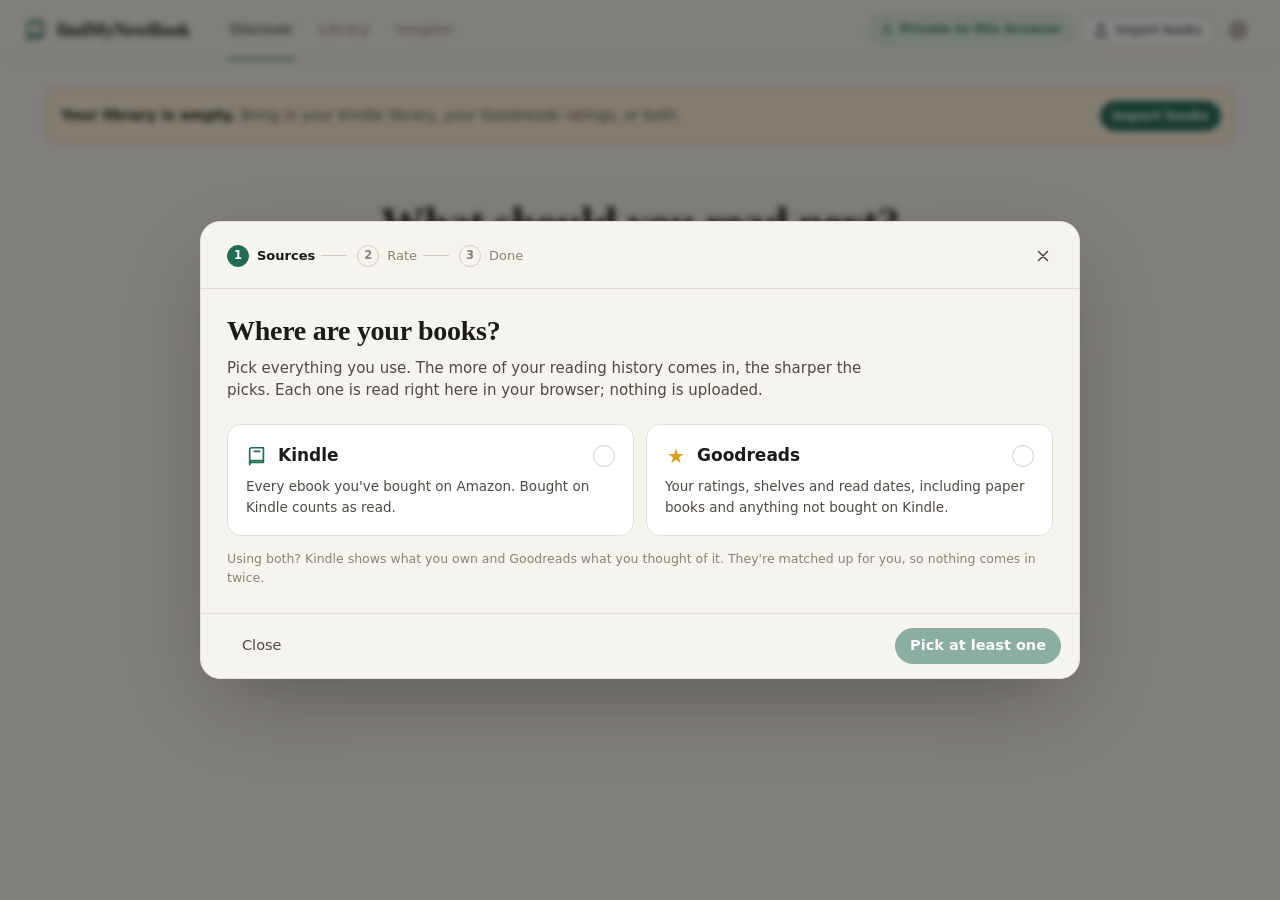
==== commit 21a8ac81: "Import wizard: choose Kindle, Goodreads or both - New first step, "Where are your books?": the steps" ====
--- a/web/index.html
+++ b/web/index.html
@@ -64,17 +64,28 @@
     <details class="options" id="options">
       <summary>Options</summary>
       <div class="options-body">
-        <p class="opt-label">Model</p>
-        <div id="model-grid" class="model-grid"><span class="muted small">Loading models from OpenRouter…</span></div>
+        <p class="opt-label">Models <span class="opt-hint">pick up to 6 to compare their picks</span></p>
+        <div id="model-picked" class="model-picked"></div>
+        <div class="mb-bar">
+          <div class="seg wide" id="model-filter" role="tablist">
+            <button type="button" data-f="suggested" class="active">Suggested</button>
+            <button type="button" data-f="open">Open models</button>
+            <button type="button" data-f="all">All</button>
+          </div>
+          <input id="model-search" type="search" placeholder="Search: deepseek, qwen, kimi, llama…" spellcheck="false" aria-label="Search models">
+          <select id="model-sort" aria-label="Sort models"><option value="price">Cheapest first</option><option value="new">Newest first</option></select>
+        </div>
+        <div id="model-list" class="model-list"><span class="muted small">Loading models from OpenRouter…</span></div>
+        <p class="opt-foot" id="model-foot">Cost is an estimate for one run with your library, from OpenRouter's list prices. Open models publish their weights, and are usually far cheaper.</p>
         <div class="opt-row">
-          <label class="grow">Other OpenRouter model <input id="rec-model" list="model-list" placeholder="any slug, e.g. google/gemini-3-pro" spellcheck="false"></label>
-          <datalist id="model-list"></datalist>
-        </div>
-        <div class="opt-row">
-          <label title="How long the model reasons before answering. Higher is slower and costs more.">Effort
-            <select id="rec-effort"><option value="">model default</option><option>low</option><option>medium</option><option>high</option><option>xhigh</option></select></label>
+          <label title="How long the model reasons before answering. Higher is slower and costs more. Each model gets the nearest level it supports.">Effort
+            <select id="rec-effort"><option value="">model default</option><option value="none">off</option><option>low</option><option>medium</option><option>high</option><option>xhigh</option></select></label>
           <label>Picks <input id="rec-n" type="number" min="3" max="25" value="10"></label>
           <button id="rec-prompt" class="btn sm ghost" type="button">View what gets sent</button>
+        </div>
+        <div class="opt-row">
+          <label class="check-inline" title="Sets OpenRouter's data_collection: deny, so requests go only to providers that don't store or train on prompts.">
+            <input type="checkbox" id="deny-training"> Skip providers that may store or train on prompts</label>
         </div>
       </div>
     </details>
@@ -142,17 +153,28 @@
 <div id="wizard" class="overlay" hidden>
   <div class="sheet wz" role="dialog" aria-modal="true" aria-label="Import your books">
     <header class="sheet-head">
-      <ol class="steps" id="wz-steps">
-        <li data-step="kindle"><span class="dot">1</span><span class="lbl">Kindle library</span></li>
-        <li data-step="review"><span class="dot">2</span><span class="lbl">Review</span></li>
-        <li data-step="rate"><span class="dot">3</span><span class="lbl">Rate</span></li>
-        <li data-step="done"><span class="dot">4</span><span class="lbl">Done</span></li>
-      </ol>
+      <ol class="steps" id="wz-steps"></ol>
       <button class="icon-btn" data-close aria-label="Close"><svg><use href="#i-x"/></svg></button>
     </header>
     <div class="sheet-body">
-      <!-- step 1 -->
-      <section data-panel="kindle">
+      <!-- sources -->
+      <section data-panel="sources">
+        <h2 class="title">Where are your books?</h2>
+        <p class="lead">Pick everything you use. The more of your reading history comes in, the sharper the picks. Each one is read right here in your browser; nothing is uploaded.</p>
+        <div class="source-grid" id="wz-sources">
+          <label class="source-card"><input type="checkbox" value="kindle">
+            <span class="sc-head"><svg><use href="#i-book"/></svg><b>Kindle</b><span class="sc-tick" aria-hidden="true">✓</span></span>
+            <span class="d">Every ebook you've bought on Amazon. Bought on Kindle counts as read.</span>
+            <span class="sc-status" data-status="kindle"></span></label>
+          <label class="source-card"><input type="checkbox" value="goodreads">
+            <span class="sc-head"><span class="sc-star" aria-hidden="true">★</span><b>Goodreads</b><span class="sc-tick" aria-hidden="true">✓</span></span>
+            <span class="d">Your ratings, shelves and read dates, including paper books and anything not bought on Kindle.</span>
+            <span class="sc-status" data-status="goodreads"></span></label>
+        </div>
+        <p class="muted small" style="margin:14px 0 0">Using both? Kindle shows what you own and Goodreads what you thought of it. They're matched up for you, so nothing comes in twice.</p>
+      </section>
+      <!-- Kindle -->
+      <section data-panel="kindle" hidden>
         <h2 class="title">Bring in every book you've bought on Amazon</h2>
         <p class="lead">A small script reads your Kindle library on Amazon's own site, in your browser, signed in as you. You paste the result here. Amazon never talks to this site, and this site's server never sees your books.</p>
         <ol class="how">
@@ -176,7 +198,22 @@
           <div class="alt-body">It runs on Amazon's page and makes two kinds of request, both to Amazon itself: the list of your Kindle books (on read.amazon.com) or the dates Kindle saw you finish them (on amazon.com). It puts the result on your clipboard and offers it as a download. It sends nothing anywhere else. The full source is the code under “browser console” above.</div>
         </details>
       </section>
-      <!-- step 2 -->
+      <!-- Goodreads -->
+      <section data-panel="goodreads" hidden>
+        <h2 class="title">Bring in your Goodreads ratings</h2>
+        <p class="lead">Your stars, shelves and read dates are the strongest taste signal there is. Goodreads has no way to share them with other apps, so you download your export and drop it here. It's opened in this browser and never uploaded.</p>
+        <ol class="how">
+          <li><b>Ask for your export</b><span>Open <a href="https://www.goodreads.com/review/import" target="_blank" rel="noopener noreferrer">goodreads.com/review/import</a>, signed in, and click <i>Export Library</i>.</span></li>
+          <li><b>Download it</b><span>After a moment a link appears under the button: <i>Your export from …</i>. Click it to download <code>goodreads_library_export.csv</code>. Reload the page if it doesn't show up.</span></li>
+          <li><b>Drop it here</b><span>Drag the file into the box below, or click the box to choose it.</span></li>
+        </ol>
+        <label class="paste-zone file-zone" id="gr-zone">
+          <input type="file" accept=".csv,text/csv" hidden id="gr-file">
+          <span class="fz-text" id="gr-zone-text">Drop <b>goodreads_library_export.csv</b> here, or click to choose it</span>
+        </label>
+        <div id="wz-gr-status"></div>
+      </section>
+      <!-- review -->
       <section data-panel="review" hidden>
         <h2 class="title" id="wz-review-title"></h2>
         <p class="lead" id="wz-review-lead"></p>
@@ -191,19 +228,13 @@
         </div>
         <div class="wz-section">
           <h3>Add more (optional)</h3>
-          <div class="extra-grid three">
+          <div class="extra-grid">
             <div class="drop" id="drop-finished" tabindex="0">
               <b>When you finished each book</b>
               <span class="d">Click the same bookmark on any <a href="https://www.amazon.com/kindle/reading/insights" target="_blank" rel="noopener">amazon.com</a> page, then paste here.</span>
               <textarea class="mini-paste" data-kind="finished" placeholder="Paste here"></textarea>
               <span class="res"></span>
             </div>
-            <label class="drop" id="drop-goodreads">
-              <b>Goodreads export</b>
-              <span class="d">Your ratings and read dates, the strongest taste signal. Goodreads → My Books → Import and export.</span>
-              <input type="file" accept=".csv" hidden data-kind="goodreads">
-              <span class="res"></span>
-            </label>
             <label class="drop" id="drop-orders">
               <b>Paper books from Amazon</b>
               <span class="d">Amazon → Account → Request Your Data → “Your Orders”. Drop the zip or its order CSV here.</span>
@@ -214,14 +245,14 @@
           <p class="muted small" style="margin:10px 0 0">Files are opened right here in your browser. They're never uploaded.</p>
         </div>
       </section>
-      <!-- step 3 -->
+      <!-- rate -->
       <section data-panel="rate" hidden>
         <h2 class="title">Rate what you've read</h2>
         <p class="lead" id="wz-rate-lead"></p>
         <div class="rate-grid" id="wz-rate"></div>
         <div class="center" style="margin-top:22px"><button class="btn" id="wz-more" type="button" hidden>Show more</button></div>
       </section>
-      <!-- step 4 -->
+      <!-- done -->
       <section data-panel="done" hidden class="center">
         <div class="done-mark">✓</div>
         <h2 class="title">Your library is ready</h2>
--- a/web/style.css
+++ b/web/style.css
@@ -140,13 +140,44 @@
 .options[open] > summary::after { content: " ▴"; }
 .options-body { margin-top: 14px; padding: 18px; border-radius: var(--r); background: var(--surface); border: 1px solid var(--line); }
 .opt-label { font-size: 12px; font-weight: 600; letter-spacing: .04em; text-transform: uppercase; color: var(--muted); margin: 0 0 8px; }
-.model-grid { display: grid; grid-template-columns: repeat(auto-fill, minmax(200px, 1fr)); gap: 6px; }
-.model-opt { display: flex; gap: 9px; align-items: flex-start; padding: 8px 10px; border: 1px solid var(--line); border-radius: var(--r-sm);
-  cursor: pointer; font-size: 13px; background: var(--bg); }
-.model-opt:has(input:checked) { border-color: var(--accent); background: var(--accent-soft); }
-.model-opt input { margin-top: 3px; accent-color: var(--accent); }
-.model-opt .nm { font-weight: 600; }
-.model-opt .px { font-size: 11.5px; color: var(--muted); }
+.opt-hint { font-weight: 400; letter-spacing: 0; text-transform: none; margin-left: 6px; }
+.opt-foot { font-size: 12px; color: var(--muted); margin: 8px 0 0; }
+/* model picker */
+.model-picked { display: flex; flex-wrap: wrap; gap: 6px; margin-bottom: 12px; min-height: 30px; align-items: center; }
+.pick-chip { display: inline-flex; align-items: center; gap: 6px; height: 30px; padding: 0 4px 0 12px; border-radius: 999px; font-size: 13px;
+  font-weight: 600; background: var(--accent-soft); border: 1px solid var(--accent); color: var(--ink); }
+.pick-chip .pc-cost { font-weight: 400; color: var(--ink-2); font-variant-numeric: tabular-nums; }
+.pick-chip button { width: 22px; height: 22px; border-radius: 50%; border: 0; background: transparent; color: var(--ink-2); cursor: pointer; font-size: 15px; line-height: 1; }
+.pick-chip button:hover { background: var(--surface); color: var(--ink); }
+.mb-bar { display: flex; flex-wrap: wrap; gap: 8px; align-items: center; margin-bottom: 8px; }
+.mb-bar input[type=search] { flex: 1 1 200px; min-width: 0; }
+/* .seg.wide: the text version of the Library's icon toggle (.seg, further down) */
+.seg.wide { padding: 3px; background: var(--surface-2); border-color: var(--line); }
+.seg.wide button { width: auto; height: 28px; padding: 0 12px; color: var(--ink-2); font-size: 13px; font-weight: 500; white-space: nowrap; }
+.seg.wide button.active { background: var(--surface); color: var(--ink); box-shadow: 0 1px 2px rgb(0 0 0 / .12); }
+.model-list { max-height: 340px; overflow-y: auto; border: 1px solid var(--line); border-radius: var(--r-sm); background: var(--bg); padding: 4px; }
+.model-row { display: grid; grid-template-columns: auto 1fr auto; gap: 10px; align-items: center; padding: 8px 10px; border-radius: 7px; cursor: pointer; font-size: 13px; }
+.model-row:hover { background: var(--surface-2); }
+.model-row:has(input:checked) { background: var(--accent-soft); }
+.model-row.off { opacity: .45; cursor: not-allowed; }
+.model-row input { accent-color: var(--accent); margin: 0; }
+.mr-main { min-width: 0; }
+.mr-main .nm { font-weight: 600; margin-right: 6px; }
+.mr-main .slug { display: block; font: 11.5px/1.3 ui-monospace, SFMono-Regular, Menlo, monospace; color: var(--muted); overflow: hidden; text-overflow: ellipsis; white-space: nowrap; }
+.mtag { display: inline-block; font-size: 10.5px; font-weight: 600; letter-spacing: .02em; padding: 1px 6px; margin-right: 4px; border-radius: 999px;
+  border: 1px solid var(--line-2); color: var(--ink-2); vertical-align: 1px; }
+.mtag.open { border-color: color-mix(in oklab, var(--accent) 50%, transparent); color: var(--accent); }
+.mtag.free { background: var(--warn-soft); border-color: transparent; color: var(--warn); }
+.mr-cost { text-align: right; white-space: nowrap; font-variant-numeric: tabular-nums; }
+.mr-cost b { display: block; font-weight: 600; }
+.mr-cost span { font-size: 11px; color: var(--muted); }
+.mr-more { margin: 8px 10px; }
+label.check-inline input { accent-color: var(--accent); width: 15px; height: 15px; margin: 0; }
+@media (max-width: 560px) {
+  .mr-cost span { display: none; }
+  .seg.wide { width: 100%; }
+  .seg.wide button { flex: 1; padding: 0 6px; }
+}
 .opt-row { display: flex; flex-wrap: wrap; gap: 14px 18px; align-items: center; margin-top: 16px; }
 .opt-row label { display: flex; align-items: center; gap: 8px; color: var(--ink-2); font-size: 13px; }
 .opt-row input[type=number] { width: 68px; }
@@ -409,7 +440,7 @@
   .recs { grid-template-columns: 1fr; }
   .rec { grid-template-columns: 80px 1fr; gap: 14px; padding: 14px; }
   .rec .cover { width: 80px; }
-  .how, .extra-grid { grid-template-columns: 1fr; }
+  .how, .extra-grid, .source-grid { grid-template-columns: 1fr; }
   .charts { grid-template-columns: 1fr; }
   .hbar { grid-template-columns: 110px 1fr 60px; }
   .steps li:not(.active) .lbl { display: none; }
@@ -431,7 +462,27 @@
 .paste-zone { display: block; margin-top: 4px; border: 1.5px dashed var(--line-2); border-radius: var(--r); background: var(--surface); transition: border-color .12s, background .12s; }
 .paste-zone.over, .paste-zone:focus-within { border-color: var(--accent); background: var(--accent-soft); }
 .paste-zone textarea { border: 0 !important; box-shadow: none !important; background: transparent; min-height: 74px; padding: 16px 18px; font-size: 14px; resize: none; }
-#wz-kindle-status:not(:empty) { margin-top: 12px; }
+#wz-kindle-status:not(:empty), #wz-gr-status:not(:empty) { margin-top: 12px; }
+/* wizard: where are your books? */
+.source-grid { display: grid; grid-template-columns: 1fr 1fr; gap: 12px; margin-top: 22px; }
+.source-card { position: relative; display: flex; flex-direction: column; gap: 8px; padding: 18px; border-radius: var(--r); cursor: pointer;
+  background: var(--surface); border: 1.5px solid var(--line); transition: border-color .12s, background .12s; }
+.source-card:hover { border-color: var(--line-2); }
+.source-card:has(input:checked) { border-color: var(--accent); background: var(--accent-soft); }
+.source-card:has(input:focus-visible) { outline: 2px solid var(--accent); outline-offset: 2px; }
+.source-card input { position: absolute; opacity: 0; pointer-events: none; }
+.sc-head { display: flex; align-items: center; gap: 10px; font-size: 17px; }
+.sc-head svg { width: 22px; height: 22px; color: var(--accent); }
+.sc-star { width: 22px; text-align: center; font-size: 20px; line-height: 1; color: var(--star); }
+.sc-tick { margin-left: auto; width: 22px; height: 22px; border-radius: 50%; display: grid; place-items: center; font-size: 12px; font-weight: 700;
+  border: 1.5px solid var(--line-2); color: transparent; }
+.source-card:has(input:checked) .sc-tick { background: var(--accent); border-color: var(--accent); color: var(--accent-ink); }
+.source-card .d { color: var(--ink-2); font-size: 13.5px; }
+.sc-status { font-size: 12.5px; font-weight: 600; color: var(--good); }
+.sc-status:empty { display: none; }
+.file-zone { display: grid; place-items: center; min-height: 96px; padding: 18px; text-align: center; cursor: pointer; color: var(--ink-2); font-size: 14px; }
+.file-zone:hover { border-color: var(--accent); }
+.file-zone:has(input:focus-visible) { outline: 2px solid var(--accent); outline-offset: 2px; }
 .extra-grid.three { grid-template-columns: repeat(3, 1fr); }
 .mini-paste { min-height: 38px !important; height: 38px; margin-top: 10px; padding: 8px 10px; font-size: 12.5px; resize: none; }
 .connect-box { text-align: left; margin: 26px auto 0; max-width: 560px; padding: 18px 20px; border-radius: var(--r); background: var(--surface); border: 1px solid var(--line); }
